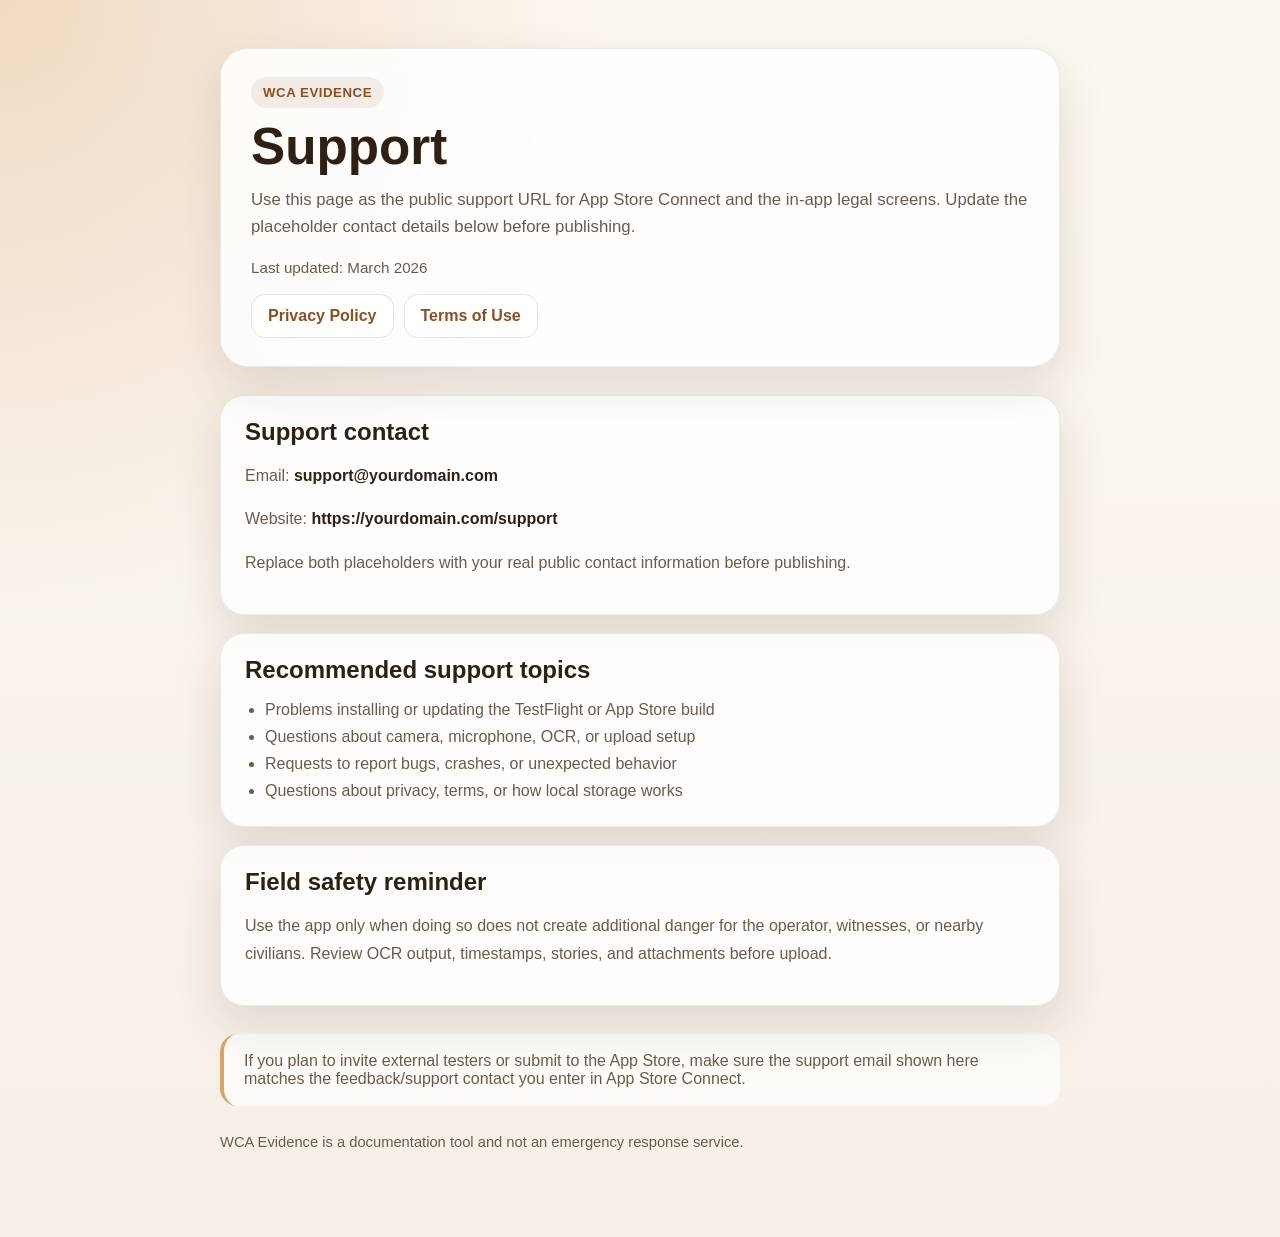
==== support.html @ a3a133c3 "Add public site pages" ====
<!DOCTYPE html>
<html lang="en">
  <head>
    <meta charset="utf-8">
    <meta name="viewport" content="width=device-width, initial-scale=1">
    <title>WCA Evidence Support</title>
    <link rel="stylesheet" href="./style.css">
  </head>
  <body>
    <main class="page">
      <section class="hero">
        <div class="eyebrow">WCA Evidence</div>
        <h1>Support</h1>
        <p class="lead">
          Use this page as the public support URL for App Store Connect and the in-app legal
          screens. Update the placeholder contact details below before publishing.
        </p>
        <p class="meta">Last updated: March 2026</p>
        <nav class="nav" aria-label="Support navigation">
          <a href="./privacy.html">Privacy Policy</a>
          <a href="./terms.html">Terms of Use</a>
        </nav>
      </section>

      <section class="grid">
        <article class="card">
          <h2>Support contact</h2>
          <p>
            Email:
            <span class="placeholder">support@yourdomain.com</span>
          </p>
          <p>
            Website:
            <span class="placeholder">https://yourdomain.com/support</span>
          </p>
          <p>
            Replace both placeholders with your real public contact information before publishing.
          </p>
        </article>

        <article class="card">
          <h2>Recommended support topics</h2>
          <ul>
            <li>Problems installing or updating the TestFlight or App Store build</li>
            <li>Questions about camera, microphone, OCR, or upload setup</li>
            <li>Requests to report bugs, crashes, or unexpected behavior</li>
            <li>Questions about privacy, terms, or how local storage works</li>
          </ul>
        </article>

        <article class="card">
          <h2>Field safety reminder</h2>
          <p>
            Use the app only when doing so does not create additional danger for the operator,
            witnesses, or nearby civilians. Review OCR output, timestamps, stories, and attachments
            before upload.
          </p>
        </article>
      </section>

      <div class="callout">
        If you plan to invite external testers or submit to the App Store, make sure the support
        email shown here matches the feedback/support contact you enter in App Store Connect.
      </div>

      <p class="footer">
        WCA Evidence is a documentation tool and not an emergency response service.
      </p>
    </main>
  </body>
</html>
---- style.css ----
:root {
  --bg: #f5efe7;
  --panel: rgba(255, 255, 255, 0.84);
  --panel-border: rgba(83, 54, 31, 0.1);
  --text: #2f2015;
  --muted: #6d5a4e;
  --accent: #8a4f24;
  --accent-soft: #d9a468;
  --shadow: 0 18px 48px rgba(47, 32, 21, 0.12);
}

* {
  box-sizing: border-box;
}

html {
  color-scheme: light;
}

body {
  margin: 0;
  font-family: "Avenir Next", "Segoe UI", Arial, sans-serif;
  color: var(--text);
  background:
    radial-gradient(circle at top left, rgba(217, 164, 104, 0.35), transparent 34%),
    linear-gradient(180deg, #fcf7f1 0%, var(--bg) 100%);
}

a {
  color: var(--accent);
}

.page {
  max-width: 880px;
  margin: 0 auto;
  padding: 48px 20px 72px;
}

.hero {
  padding: 28px 30px;
  border: 1px solid var(--panel-border);
  border-radius: 28px;
  background: var(--panel);
  box-shadow: var(--shadow);
  backdrop-filter: blur(14px);
}

.eyebrow {
  display: inline-block;
  margin-bottom: 12px;
  padding: 8px 12px;
  border-radius: 999px;
  background: rgba(138, 79, 36, 0.09);
  color: var(--accent);
  font-size: 0.83rem;
  font-weight: 700;
  letter-spacing: 0.04em;
  text-transform: uppercase;
}

h1 {
  margin: 0 0 12px;
  font-size: clamp(2rem, 4vw, 3.3rem);
  line-height: 1.05;
}

.lead {
  margin: 0;
  max-width: 52rem;
  color: var(--muted);
  font-size: 1.05rem;
  line-height: 1.65;
}

.meta {
  margin-top: 18px;
  color: var(--muted);
  font-size: 0.95rem;
}

.grid {
  display: grid;
  gap: 18px;
  margin-top: 28px;
}

.card {
  padding: 22px 24px;
  border: 1px solid var(--panel-border);
  border-radius: 24px;
  background: var(--panel);
  box-shadow: var(--shadow);
}

.card h2,
.card h3 {
  margin-top: 0;
  margin-bottom: 12px;
}

.card p,
.card li {
  color: var(--muted);
  line-height: 1.7;
}

.card ul {
  margin: 0;
  padding-left: 20px;
}

.nav {
  display: flex;
  flex-wrap: wrap;
  gap: 10px;
  margin-top: 18px;
}

.nav a,
.button {
  display: inline-flex;
  align-items: center;
  justify-content: center;
  padding: 12px 16px;
  border-radius: 14px;
  border: 1px solid rgba(138, 79, 36, 0.16);
  background: rgba(255, 255, 255, 0.72);
  color: var(--accent);
  text-decoration: none;
  font-weight: 600;
}

.button.primary,
.nav a.primary {
  background: var(--accent);
  color: #fff;
}

.callout {
  margin-top: 28px;
  padding: 18px 20px;
  border-left: 4px solid var(--accent-soft);
  border-radius: 18px;
  background: rgba(255, 255, 255, 0.72);
  color: var(--muted);
}

.footer {
  margin-top: 28px;
  color: var(--muted);
  font-size: 0.92rem;
}

.placeholder {
  font-weight: 700;
  color: var(--text);
}

@media (max-width: 640px) {
  .page {
    padding-top: 28px;
  }

  .hero,
  .card {
    border-radius: 20px;
  }
}
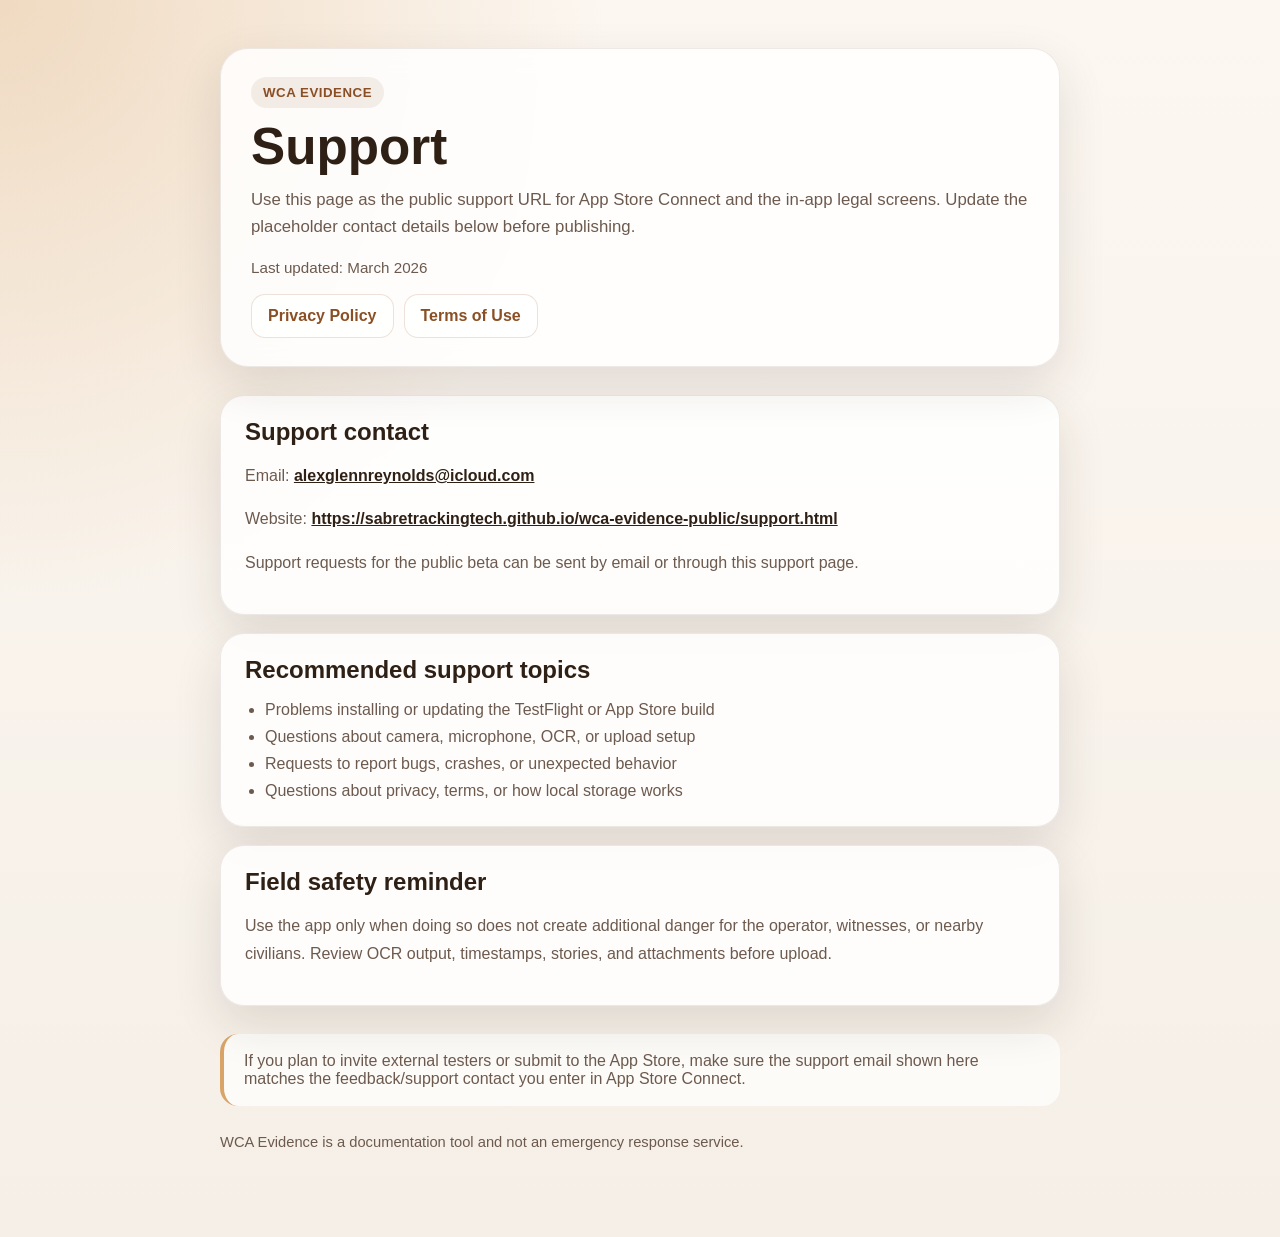
==== commit 01121cc4: "Update support.html" ====
--- a/support.html
+++ b/support.html
@@ -1,3 +1,4 @@
+
 <!DOCTYPE html>
 <html lang="en">
   <head>
@@ -27,15 +28,13 @@
           <h2>Support contact</h2>
           <p>
             Email:
-            <span class="placeholder">support@yourdomain.com</span>
+            <a class="placeholder" href="mailto:alexglennreynolds@icloud.com">alexglennreynolds@icloud.com</a>
           </p>
           <p>
             Website:
-            <span class="placeholder">https://yourdomain.com/support</span>
+            <a class="placeholder" href="https://sabretrackingtech.github.io/wca-evidence-public/support.html">https://sabretrackingtech.github.io/wca-evidence-public/support.html</a>
           </p>
-          <p>
-            Replace both placeholders with your real public contact information before publishing.
-          </p>
+          <p>Support requests for the public beta can be sent by email or through this support page.</p>
         </article>
 
         <article class="card">
